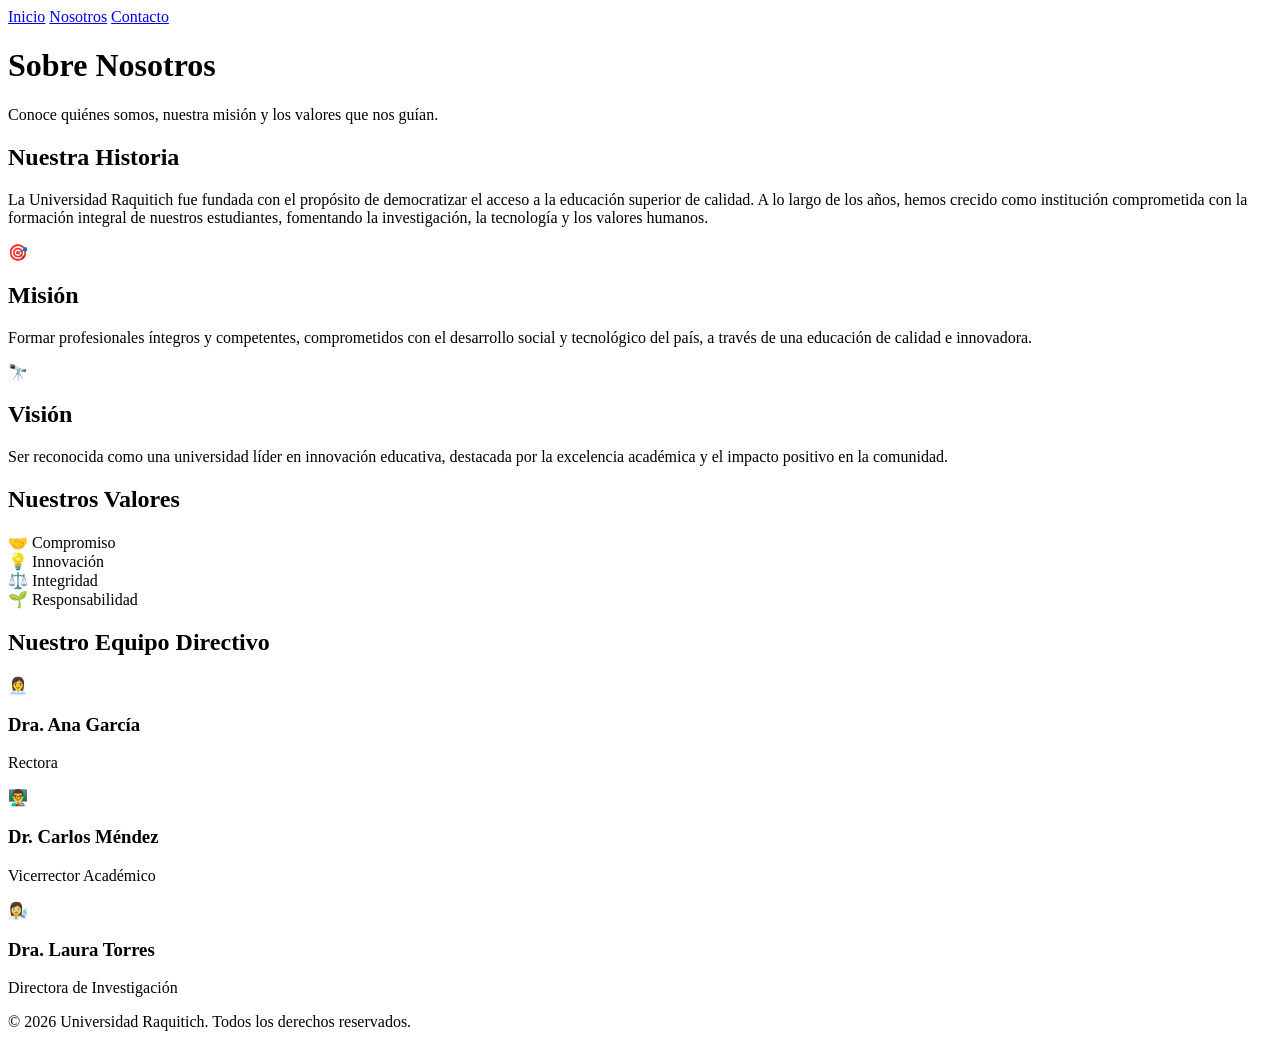
==== nosotros.html @ c86da0e8 "Codigo nosotros" ====
<!DOCTYPE html>
<html lang="es">
<head>
  <meta charset="UTF-8" />
  <meta name="viewport" content="width=device-width, initial-scale=1.0" />
  <title>Nosotros - Universidad Raquitich</title>
  <link rel="stylesheet" href="nosotrosstyles.css" />
</head>
<body>

  <!-- NAVBAR (igual al de index) -->
  <nav>
    <a href="index.html">Inicio</a>
    <a href="nosotros.html">Nosotros</a>
    <a href="contacto.html">Contacto</a>
  </nav>

  <!-- HEADER -->
  <header>
    <h1>Sobre Nosotros</h1>
    <p>Conoce quiénes somos, nuestra misión y los valores que nos guían.</p>
  </header>

  <!-- HISTORIA -->
  <section class="historia">
    <h2>Nuestra Historia</h2>
    <p>
      La Universidad Raquitich fue fundada con el propósito de democratizar el acceso
      a la educación superior de calidad. A lo largo de los años, hemos crecido como
      institución comprometida con la formación integral de nuestros estudiantes,
      fomentando la investigación, la tecnología y los valores humanos.
    </p>
  </section>

  <!-- MISIÓN Y VISIÓN -->
  <section class="mv-section">
    <div class="card">
      <div class="card-icon">🎯</div>
      <h2>Misión</h2>
      <p>
        Formar profesionales íntegros y competentes, comprometidos con el desarrollo
        social y tecnológico del país, a través de una educación de calidad e innovadora.
      </p>
    </div>
    <div class="card">
      <div class="card-icon">🔭</div>
      <h2>Visión</h2>
      <p>
        Ser reconocida como una universidad líder en innovación educativa,
        destacada por la excelencia académica y el impacto positivo en la comunidad.
      </p>
    </div>
  </section>

  <!-- VALORES -->
  <section class="valores-section">
    <h2>Nuestros Valores</h2>
    <div class="valores-grid">
      <div class="valor-item">🤝 Compromiso</div>
      <div class="valor-item">💡 Innovación</div>
      <div class="valor-item">⚖️ Integridad</div>
      <div class="valor-item">🌱 Responsabilidad</div>
    </div>
  </section>

  <!-- EQUIPO -->
  <section class="equipo-section">
    <h2>Nuestro Equipo Directivo</h2>
    <div class="equipo-grid">
      <div class="miembro">
        <div class="avatar">👩‍💼</div>
        <h3>Dra. Ana García</h3>
        <p class="cargo">Rectora</p>
      </div>
      <div class="miembro">
        <div class="avatar">👨‍🏫</div>
        <h3>Dr. Carlos Méndez</h3>
        <p class="cargo">Vicerrector Académico</p>
      </div>
      <div class="miembro">
        <div class="avatar">👩‍🔬</div>
        <h3>Dra. Laura Torres</h3>
        <p class="cargo">Directora de Investigación</p>
      </div>
    </div>
  </section>

  <!-- FOOTER -->
  <footer>
    <p>© 2026 Universidad Raquitich. Todos los derechos reservados.</p>
  </footer>

</body>
</html>
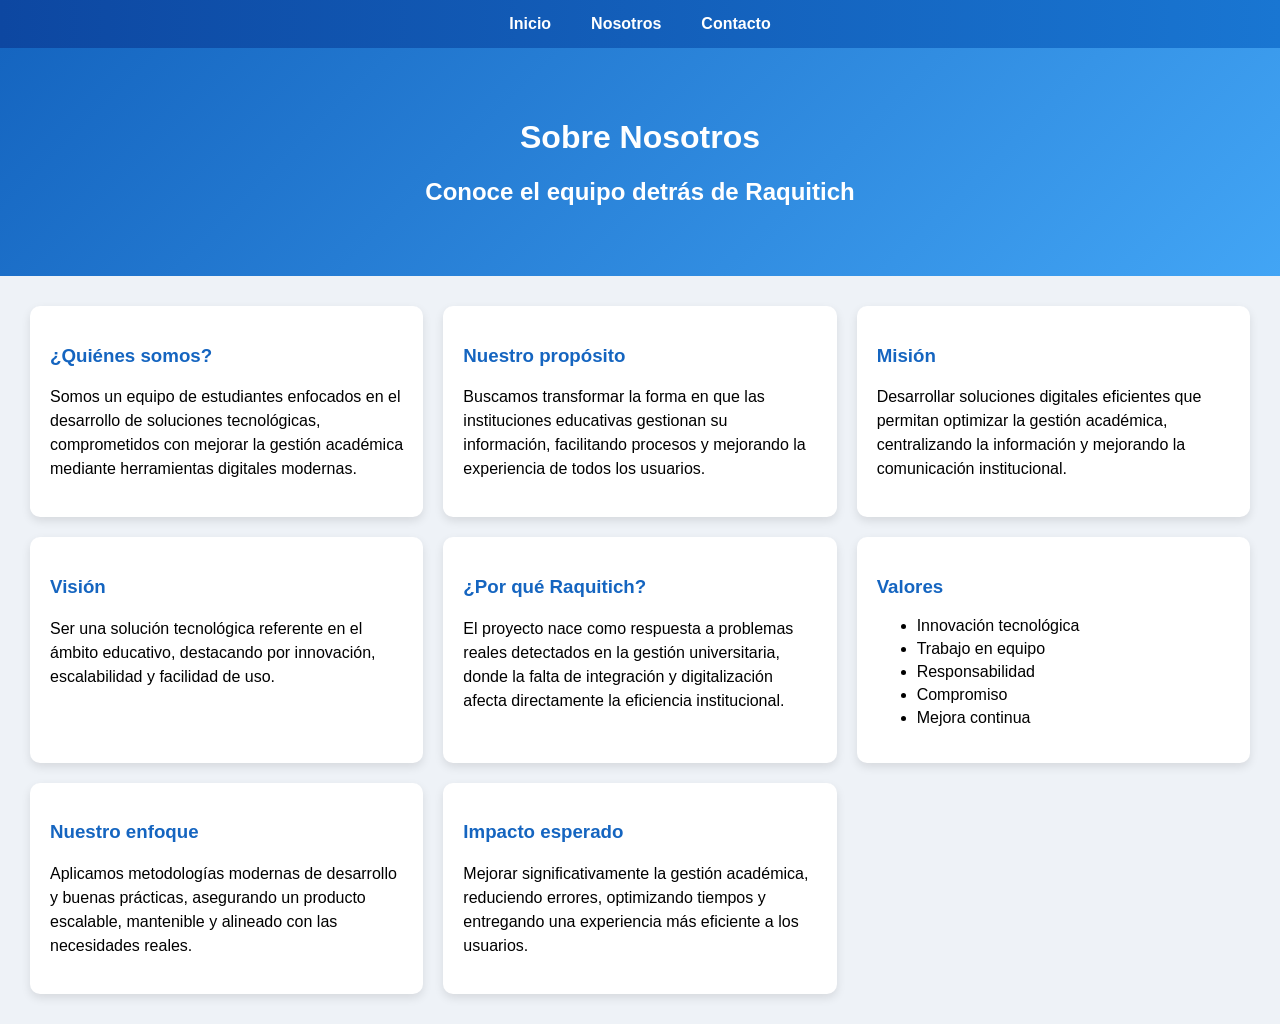
==== commit 80b310fb: "comitt ordinario" ====
--- a/nosotros.html
+++ b/nosotros.html
@@ -1,94 +1,93 @@
 <!DOCTYPE html>
 <html lang="es">
 <head>
-  <meta charset="UTF-8" />
-  <meta name="viewport" content="width=device-width, initial-scale=1.0" />
-  <title>Nosotros - Universidad Raquitich</title>
-  <link rel="stylesheet" href="nosotrosstyles.css" />
+    <meta charset="UTF-8">
+    <title>Nosotros - Raquitich</title>
+    <link rel="stylesheet" href="indexstyles.css">
 </head>
 <body>
 
-  <!-- NAVBAR (igual al de index) -->
-  <nav>
-    <a href="index.html">Inicio</a>
-    <a href="nosotros.html">Nosotros</a>
-    <a href="contacto.html">Contacto</a>
-  </nav>
+    <nav>
+        <a href="index.html">Inicio</a>
+        <a href="nosotros.html">Nosotros</a>
+        <a href="contacto.html">Contacto</a>
+    </nav>
 
-  <!-- HEADER -->
-  <header>
-    <h1>Sobre Nosotros</h1>
-    <p>Conoce quiénes somos, nuestra misión y los valores que nos guían.</p>
-  </header>
+    <header>
+        <h1>Sobre Nosotros</h1>
+        <h2>Conoce el equipo detrás de Raquitich</h2>
+    </header>
 
-  <!-- HISTORIA -->
-  <section class="historia">
-    <h2>Nuestra Historia</h2>
-    <p>
-      La Universidad Raquitich fue fundada con el propósito de democratizar el acceso
-      a la educación superior de calidad. A lo largo de los años, hemos crecido como
-      institución comprometida con la formación integral de nuestros estudiantes,
-      fomentando la investigación, la tecnología y los valores humanos.
-    </p>
-  </section>
+    <main>
 
-  <!-- MISIÓN Y VISIÓN -->
-  <section class="mv-section">
-    <div class="card">
-      <div class="card-icon">🎯</div>
-      <h2>Misión</h2>
-      <p>
-        Formar profesionales íntegros y competentes, comprometidos con el desarrollo
-        social y tecnológico del país, a través de una educación de calidad e innovadora.
-      </p>
-    </div>
-    <div class="card">
-      <div class="card-icon">🔭</div>
-      <h2>Visión</h2>
-      <p>
-        Ser reconocida como una universidad líder en innovación educativa,
-        destacada por la excelencia académica y el impacto positivo en la comunidad.
-      </p>
-    </div>
-  </section>
+        <section class="card">
+            <h3>¿Quiénes somos?</h3>
+            <p>
+                Somos un equipo de estudiantes enfocados en el desarrollo de soluciones tecnológicas,
+                comprometidos con mejorar la gestión académica mediante herramientas digitales modernas.
+            </p>
+        </section>
 
-  <!-- VALORES -->
-  <section class="valores-section">
-    <h2>Nuestros Valores</h2>
-    <div class="valores-grid">
-      <div class="valor-item">🤝 Compromiso</div>
-      <div class="valor-item">💡 Innovación</div>
-      <div class="valor-item">⚖️ Integridad</div>
-      <div class="valor-item">🌱 Responsabilidad</div>
-    </div>
-  </section>
+        <section class="card">
+            <h3>Nuestro propósito</h3>
+            <p>
+                Buscamos transformar la forma en que las instituciones educativas gestionan su información,
+                facilitando procesos y mejorando la experiencia de todos los usuarios.
+            </p>
+        </section>
 
-  <!-- EQUIPO -->
-  <section class="equipo-section">
-    <h2>Nuestro Equipo Directivo</h2>
-    <div class="equipo-grid">
-      <div class="miembro">
-        <div class="avatar">👩‍💼</div>
-        <h3>Dra. Ana García</h3>
-        <p class="cargo">Rectora</p>
-      </div>
-      <div class="miembro">
-        <div class="avatar">👨‍🏫</div>
-        <h3>Dr. Carlos Méndez</h3>
-        <p class="cargo">Vicerrector Académico</p>
-      </div>
-      <div class="miembro">
-        <div class="avatar">👩‍🔬</div>
-        <h3>Dra. Laura Torres</h3>
-        <p class="cargo">Directora de Investigación</p>
-      </div>
-    </div>
-  </section>
+        <section class="card">
+            <h3>Misión</h3>
+            <p>
+                Desarrollar soluciones digitales eficientes que permitan optimizar la gestión académica,
+                centralizando la información y mejorando la comunicación institucional.
+            </p>
+        </section>
 
-  <!-- FOOTER -->
-  <footer>
-    <p>© 2026 Universidad Raquitich. Todos los derechos reservados.</p>
-  </footer>
+        <section class="card">
+            <h3>Visión</h3>
+            <p>
+                Ser una solución tecnológica referente en el ámbito educativo, destacando por innovación,
+                escalabilidad y facilidad de uso.
+            </p>
+        </section>
+
+        <section class="card">
+            <h3>¿Por qué Raquitich?</h3>
+            <p>
+                El proyecto nace como respuesta a problemas reales detectados en la gestión universitaria,
+                donde la falta de integración y digitalización afecta directamente la eficiencia institucional.
+            </p>
+        </section>
+
+        <section class="card">
+            <h3>Valores</h3>
+            <ul>
+                <li>Innovación tecnológica</li>
+                <li>Trabajo en equipo</li>
+                <li>Responsabilidad</li>
+                <li>Compromiso</li>
+                <li>Mejora continua</li>
+            </ul>
+        </section>
+
+        <section class="card">
+            <h3>Nuestro enfoque</h3>
+            <p>
+                Aplicamos metodologías modernas de desarrollo y buenas prácticas,
+                asegurando un producto escalable, mantenible y alineado con las necesidades reales.
+            </p>
+        </section>
+
+        <section class="card">
+            <h3>Impacto esperado</h3>
+            <p>
+                Mejorar significativamente la gestión académica, reduciendo errores,
+                optimizando tiempos y entregando una experiencia más eficiente a los usuarios.
+            </p>
+        </section>
+
+    </main>
 
 </body>
 </html>
--- a/indexstyles.css
+++ b/indexstyles.css
@@ -0,0 +1,59 @@
+body {
+    font-family: 'Segoe UI', sans-serif;
+    margin: 0;
+    background-color: #eef2f7;
+}
+
+/* NAV */
+nav {
+    background: linear-gradient(90deg, #0d47a1, #1976d2);
+    padding: 15px;
+    display: flex;
+    justify-content: center;
+    gap: 40px;
+}
+
+nav a {
+    color: white;
+    text-decoration: none;
+    font-weight: bold;
+}
+
+/* HEADER */
+header {
+    text-align: center;
+    padding: 50px 20px;
+    background: linear-gradient(135deg, #1565c0, #42a5f5);
+    color: white;
+}
+
+/* GRID */
+main {
+    display: grid;
+    grid-template-columns: repeat(auto-fit, minmax(300px, 1fr));
+    gap: 20px;
+    padding: 30px;
+}
+
+/* CARD */
+.card {
+    background: white;
+    padding: 20px;
+    border-radius: 10px;
+    box-shadow: 0 4px 10px rgba(0,0,0,0.1);
+}
+
+/* TITULOS */
+h3 {
+    color: #1565c0;
+}
+
+/* TEXTO */
+p {
+    line-height: 1.5;
+}
+
+/* LISTAS */
+li {
+    margin-bottom: 5px;
+}
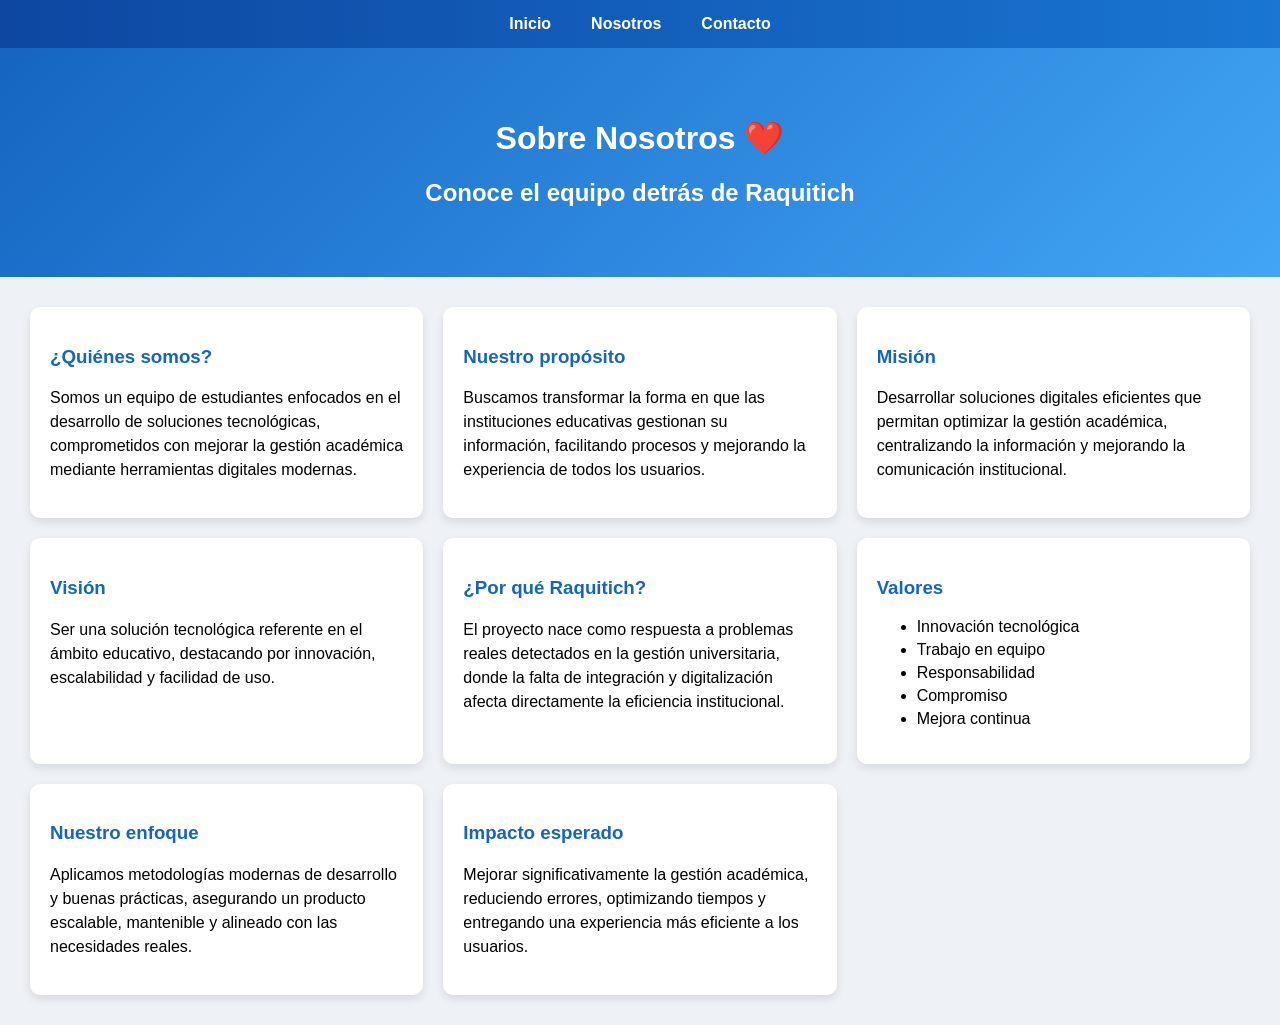
==== commit 2530cce4: "yay" ====
--- a/nosotros.html
+++ b/nosotros.html
@@ -14,7 +14,7 @@
     </nav>
 
     <header>
-        <h1>Sobre Nosotros</h1>
+        <h1>Sobre Nosotros ❤️</h1>
         <h2>Conoce el equipo detrás de Raquitich</h2>
     </header>
 
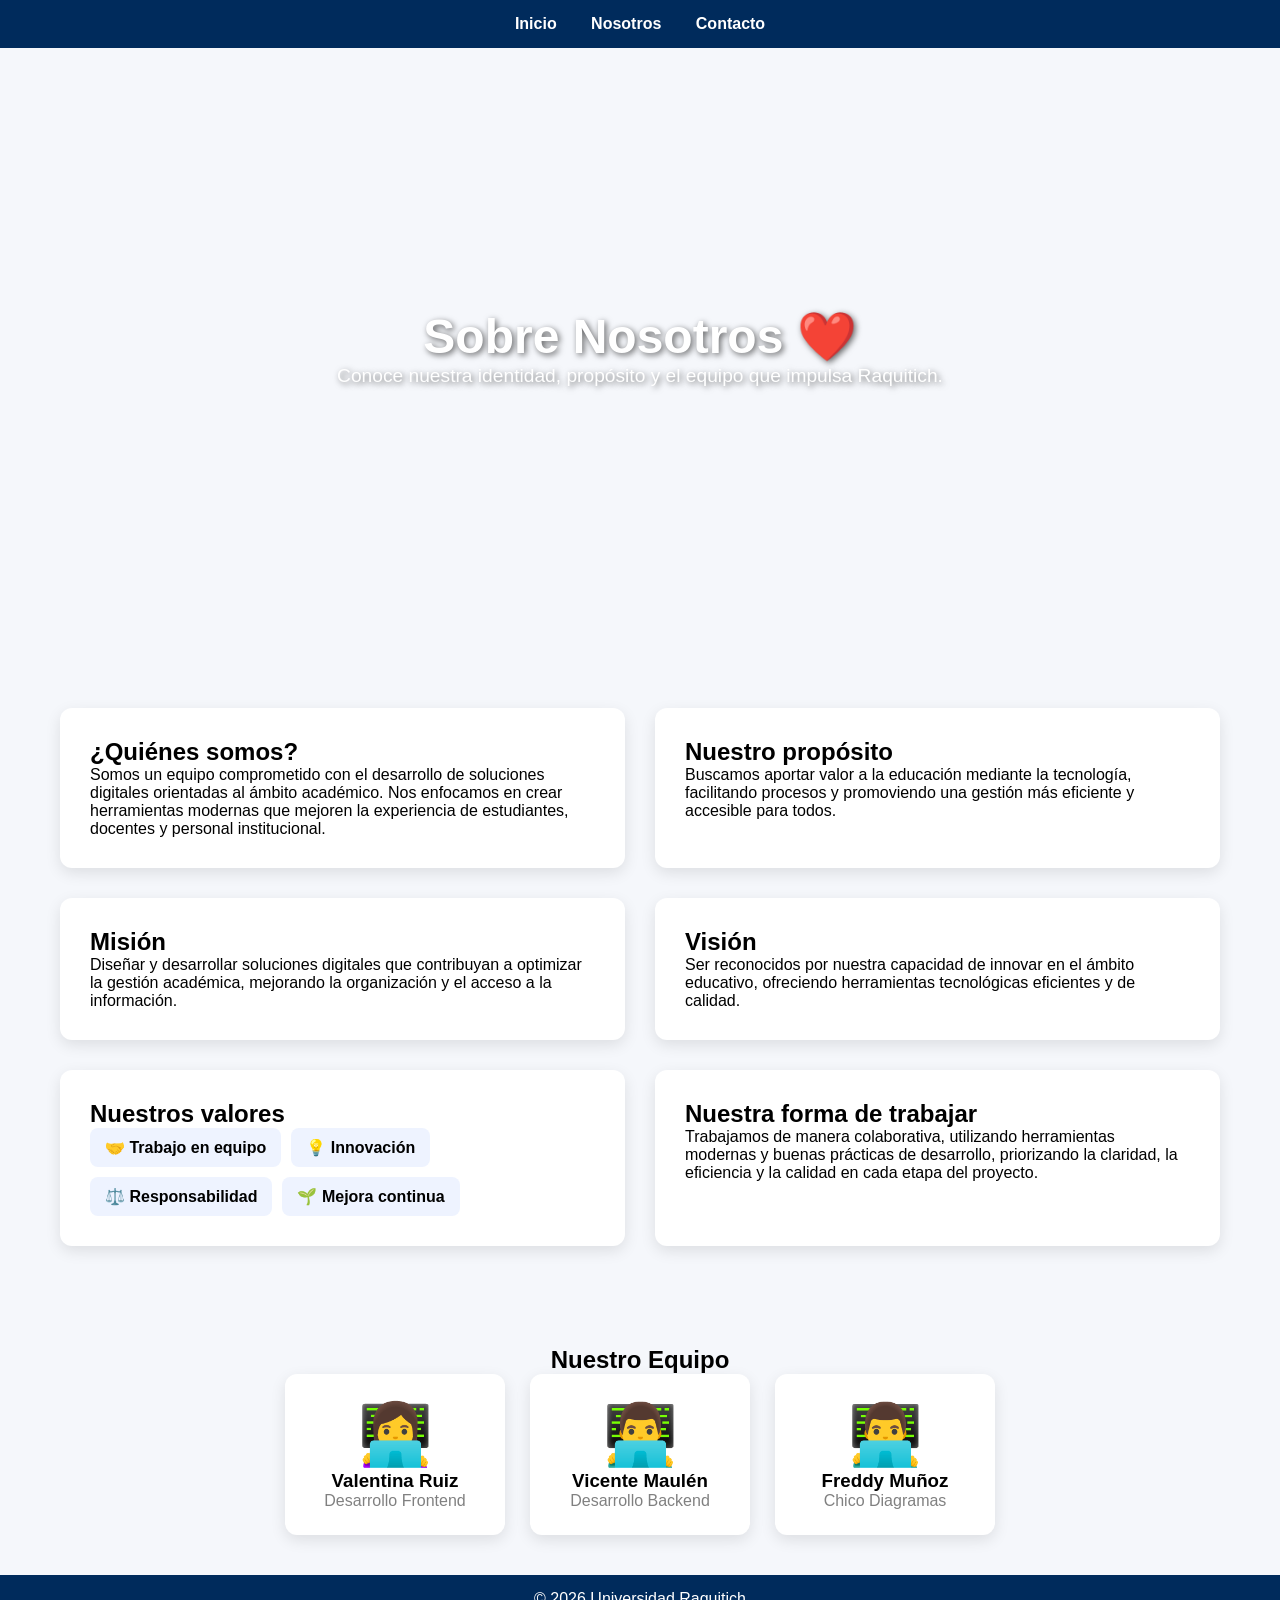
==== commit fba90f34: "Diseño visual de "Nosotros" Actualizado" ====
--- a/nosotros.html
+++ b/nosotros.html
@@ -1,93 +1,129 @@
 <!DOCTYPE html>
 <html lang="es">
 <head>
-    <meta charset="UTF-8">
-    <title>Nosotros - Raquitich</title>
-    <link rel="stylesheet" href="indexstyles.css">
+  <meta charset="UTF-8" />
+  <meta name="viewport" content="width=device-width, initial-scale=1.0"/>
+  <title>Nosotros - Universidad Raquitich</title>
+  <link rel="stylesheet" href="nosotrosstyles.css"/>
 </head>
 <body>
 
-    <nav>
-        <a href="index.html">Inicio</a>
-        <a href="nosotros.html">Nosotros</a>
-        <a href="contacto.html">Contacto</a>
-    </nav>
 
-    <header>
-        <h1>Sobre Nosotros ❤️</h1>
-        <h2>Conoce el equipo detrás de Raquitich</h2>
-    </header>
+  <nav>
+    <a href="index.html">Inicio</a>
+    <a href="nosotros.html">Nosotros</a>
+    <a href="contacto.html">Contacto</a>
+  </nav>
 
-    <main>
 
-        <section class="card">
-            <h3>¿Quiénes somos?</h3>
-            <p>
-                Somos un equipo de estudiantes enfocados en el desarrollo de soluciones tecnológicas,
-                comprometidos con mejorar la gestión académica mediante herramientas digitales modernas.
-            </p>
-        </section>
+  <!-- BANNER -->
+  <header class="banner">
+    <div class="overlay">
+      <h1>Sobre Nosotros ❤️</h1>
+      <p>Conoce nuestra identidad, propósito y el equipo que impulsa Raquitich.</p>
+    </div>
+  </header>
 
-        <section class="card">
-            <h3>Nuestro propósito</h3>
-            <p>
-                Buscamos transformar la forma en que las instituciones educativas gestionan su información,
-                facilitando procesos y mejorando la experiencia de todos los usuarios.
-            </p>
-        </section>
 
-        <section class="card">
-            <h3>Misión</h3>
-            <p>
-                Desarrollar soluciones digitales eficientes que permitan optimizar la gestión académica,
-                centralizando la información y mejorando la comunicación institucional.
-            </p>
-        </section>
+  <!-- CONTENIDO -->
+  <section class="grid-container">
 
-        <section class="card">
-            <h3>Visión</h3>
-            <p>
-                Ser una solución tecnológica referente en el ámbito educativo, destacando por innovación,
-                escalabilidad y facilidad de uso.
-            </p>
-        </section>
 
-        <section class="card">
-            <h3>¿Por qué Raquitich?</h3>
-            <p>
-                El proyecto nace como respuesta a problemas reales detectados en la gestión universitaria,
-                donde la falta de integración y digitalización afecta directamente la eficiencia institucional.
-            </p>
-        </section>
+    <div class="box">
+      <h2>¿Quiénes somos?</h2>
+      <p>
+        Somos un equipo comprometido con el desarrollo de soluciones digitales
+        orientadas al ámbito académico. Nos enfocamos en crear herramientas modernas
+        que mejoren la experiencia de estudiantes, docentes y personal institucional.
+      </p>
+    </div>
 
-        <section class="card">
-            <h3>Valores</h3>
-            <ul>
-                <li>Innovación tecnológica</li>
-                <li>Trabajo en equipo</li>
-                <li>Responsabilidad</li>
-                <li>Compromiso</li>
-                <li>Mejora continua</li>
-            </ul>
-        </section>
 
-        <section class="card">
-            <h3>Nuestro enfoque</h3>
-            <p>
-                Aplicamos metodologías modernas de desarrollo y buenas prácticas,
-                asegurando un producto escalable, mantenible y alineado con las necesidades reales.
-            </p>
-        </section>
+    <div class="box">
+      <h2>Nuestro propósito</h2>
+      <p>
+        Buscamos aportar valor a la educación mediante la tecnología, facilitando
+        procesos y promoviendo una gestión más eficiente y accesible para todos.
+      </p>
+    </div>
 
-        <section class="card">
-            <h3>Impacto esperado</h3>
-            <p>
-                Mejorar significativamente la gestión académica, reduciendo errores,
-                optimizando tiempos y entregando una experiencia más eficiente a los usuarios.
-            </p>
-        </section>
 
-    </main>
+    <div class="box">
+      <h2>Misión</h2>
+      <p>
+        Diseñar y desarrollar soluciones digitales que contribuyan a optimizar
+        la gestión académica, mejorando la organización y el acceso a la información.
+      </p>
+    </div>
+
+
+    <div class="box">
+      <h2>Visión</h2>
+      <p>
+        Ser reconocidos por nuestra capacidad de innovar en el ámbito educativo,
+        ofreciendo herramientas tecnológicas eficientes y de calidad.
+      </p>
+    </div>
+
+
+    <div class="box">
+      <h2>Nuestros valores</h2>
+      <div class="valores">
+        <span>🤝 Trabajo en equipo</span>
+        <span>💡 Innovación</span>
+        <span>⚖️ Responsabilidad</span>
+        <span>🌱 Mejora continua</span>
+      </div>
+    </div>
+
+
+    <div class="box">
+      <h2>Nuestra forma de trabajar</h2>
+      <p>
+        Trabajamos de manera colaborativa, utilizando herramientas modernas y buenas
+        prácticas de desarrollo, priorizando la claridad, la eficiencia y la calidad
+        en cada etapa del proyecto.
+      </p>
+    </div>
+
+
+  </section>
+
+
+  <!-- EQUIPO -->
+  <section class="equipo">
+    <h2>Nuestro Equipo</h2>
+
+
+    <div class="equipo-grid">
+      <div class="miembro">
+        <div class="avatar">👩‍💻</div>
+        <h3>Valentina Ruiz</h3>
+        <p class="cargo">Desarrollo Frontend</p>
+      </div>
+
+
+      <div class="miembro">
+        <div class="avatar">👨‍💻</div>
+        <h3>Vicente Maulén</h3>
+        <p class="cargo">Desarrollo Backend</p>
+      </div>
+
+
+      <div class="equipo-grid">
+        <div class="miembro">
+          <div class="avatar">👨‍💻</div>
+          <h3>Freddy Muñoz</h3>
+          <p class="cargo">Chico Diagramas</p>
+        </div>
+    </div>
+  </section>
+
+
+  <footer>
+    <p>© 2026 Universidad Raquitich</p>
+  </footer>
+
 
 </body>
 </html>
--- a/nosotrosstyles.css
+++ b/nosotrosstyles.css
@@ -0,0 +1,142 @@
+* {
+    margin: 0;
+    padding: 0;
+    box-sizing: border-box;
+    font-family: "Segoe UI", Arial, sans-serif;
+}
+
+
+body {
+    background-color: #f5f7fb;
+}
+
+
+/* NAV */
+nav {
+    background-color: #002b5c;
+    padding: 15px;
+    text-align: center;
+}
+
+
+nav a {
+    color: white;
+    margin: 0 15px;
+    text-decoration: none;
+    font-weight: bold;
+}
+
+
+/* BANNER */
+.banner {
+    height: 600px;
+    background-image: url("https://www.unir.net/wp-content/uploads/2021/04/la-universidad-que-necesitamos_c-2-1.webp");
+    background-size: cover;
+    background-position: center 70%;
+}
+
+
+/* TEXTO ENCIMA */
+.overlay {
+    height: 100%;
+    display: flex;
+    flex-direction: column;
+    justify-content: center;
+    align-items: center;
+    color: white;
+}
+
+
+.overlay h1 {
+    font-size: 3em;
+    text-shadow: 2px 2px 6px rgba(0,0,0,0.6);
+}
+
+
+.overlay p {
+    font-size: 1.2em;
+    text-shadow: 2px 2px 6px rgba(0,0,0,0.6);
+}
+
+
+/* GRID */
+.grid-container {
+    display: grid;
+    grid-template-columns: repeat(2, 1fr);
+    gap: 30px;
+    padding: 60px;
+}
+
+
+/* CAJAS */
+.box {
+    background: white;
+    padding: 30px;
+    border-radius: 12px;
+    box-shadow: 0 5px 15px rgba(0,0,0,0.1);
+    transition: 0.3s;
+}
+
+
+.box:hover {
+    transform: translateY(-5px);
+}
+
+
+/* VALORES */
+.valores {
+    display: flex;
+    flex-wrap: wrap;
+    gap: 10px;
+}
+
+
+.valores span {
+    background: #eef3ff;
+    padding: 10px 15px;
+    border-radius: 8px;
+    font-weight: bold;
+}
+
+
+/* EQUIPO */
+.equipo {
+    text-align: center;
+    padding: 40px;
+}
+
+
+.equipo-grid {
+    display: flex;
+    justify-content: center;
+    gap: 25px;
+    flex-wrap: wrap;
+}
+
+
+.miembro {
+    background: white;
+    padding: 25px;
+    width: 220px;
+    border-radius: 12px;
+    box-shadow: 0 5px 15px rgba(0,0,0,0.1);
+}
+
+
+.avatar {
+    font-size: 60px;
+}
+
+
+.cargo {
+    color: gray;
+}
+
+
+/* FOOTER */
+footer {
+    background-color: #002b5c;
+    color: white;
+    padding: 15px;
+    text-align: center;
+}
